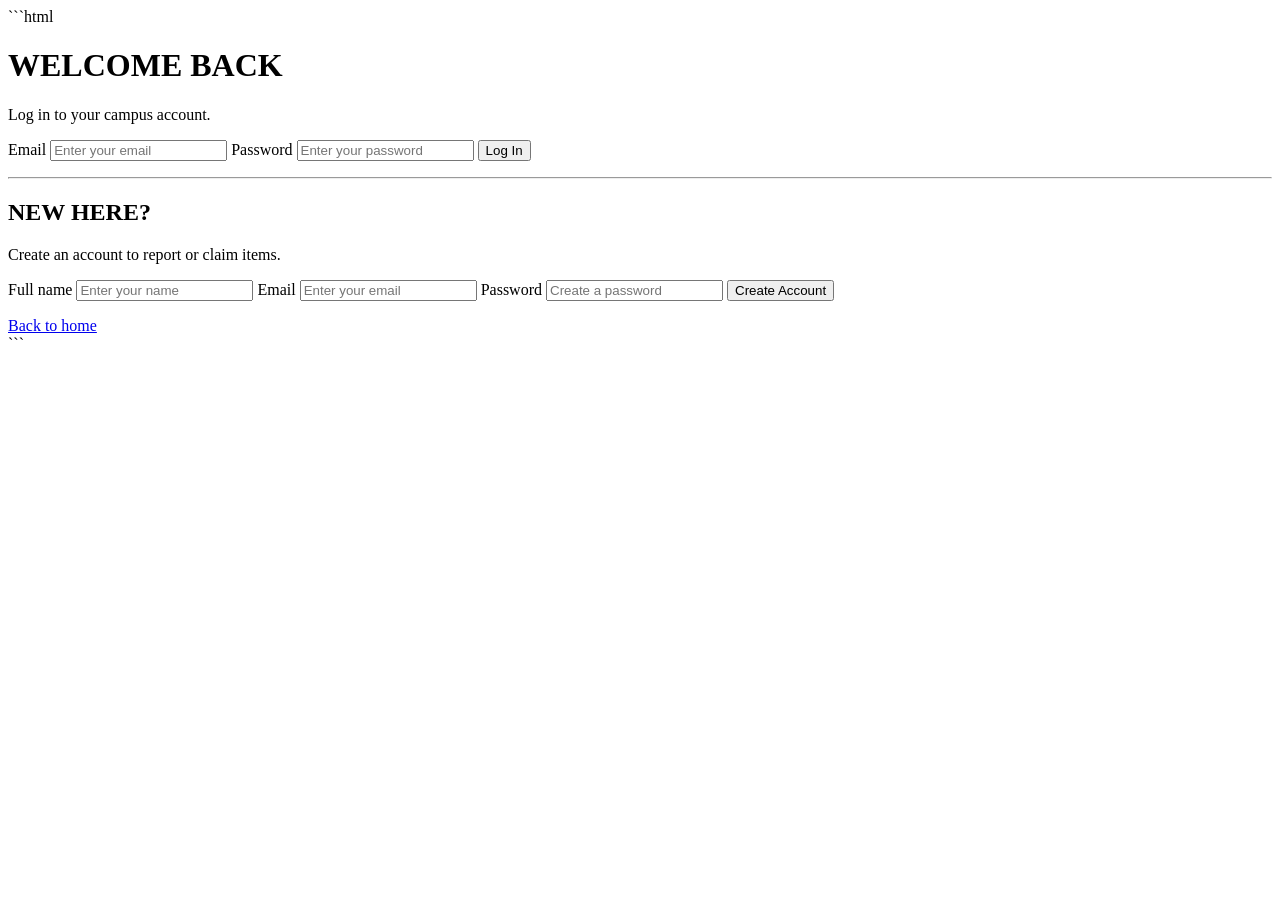
==== frontend/html/auth.html @ a412e2c5 "feta: created the login page structure" ====
```html
<!DOCTYPE html>
<html lang="en">
<head>
    <meta charset="UTF-8">
    <meta name="viewport" content="width=device-width, initial-scale=1.0">
    <title>Login | Campus Lost & Found</title>
    <link rel="stylesheet" href="../style/auth.css">
    <script src="../js/app.js" defer></script>
</head>
<body>

    <main class="auth-container">
        <h1>WELCOME BACK</h1>
        <p>Log in to your campus account.</p>

        <form id="loginForm">
            <label for="loginEmail">Email</label>
            <input
                type="email"
                id="loginEmail"
                name="email"
                placeholder="Enter your email"
                required
            >

            <label for="loginPassword">Password</label>
            <input
                type="password"
                id="loginPassword"
                name="password"
                placeholder="Enter your password"
                required
            >

            <button type="submit">Log In</button>
            <p id="loginMessage" role="status"></p>
        </form>

        <hr>

        <h2>NEW HERE?</h2>
        <p>Create an account to report or claim items.</p>

        <form id="registerForm">
            <label for="registerName">Full name</label>
            <input
                type="text"
                id="registerName"
                name="name"
                placeholder="Enter your name"
                required
            >

            <label for="registerEmail">Email</label>
            <input
                type="email"
                id="registerEmail"
                name="email"
                placeholder="Enter your email"
                required
            >

            <label for="registerPassword">Password</label>
            <input
                type="password"
                id="registerPassword"
                name="password"
                placeholder="Create a password"
                required
                minlength="8"
            >

            <button type="submit">Create Account</button>
            <p id="registerMessage" role="status"></p>
        </form>

        <a href="index.html">Back to home</a>
    </main>

</body>
</html>
```
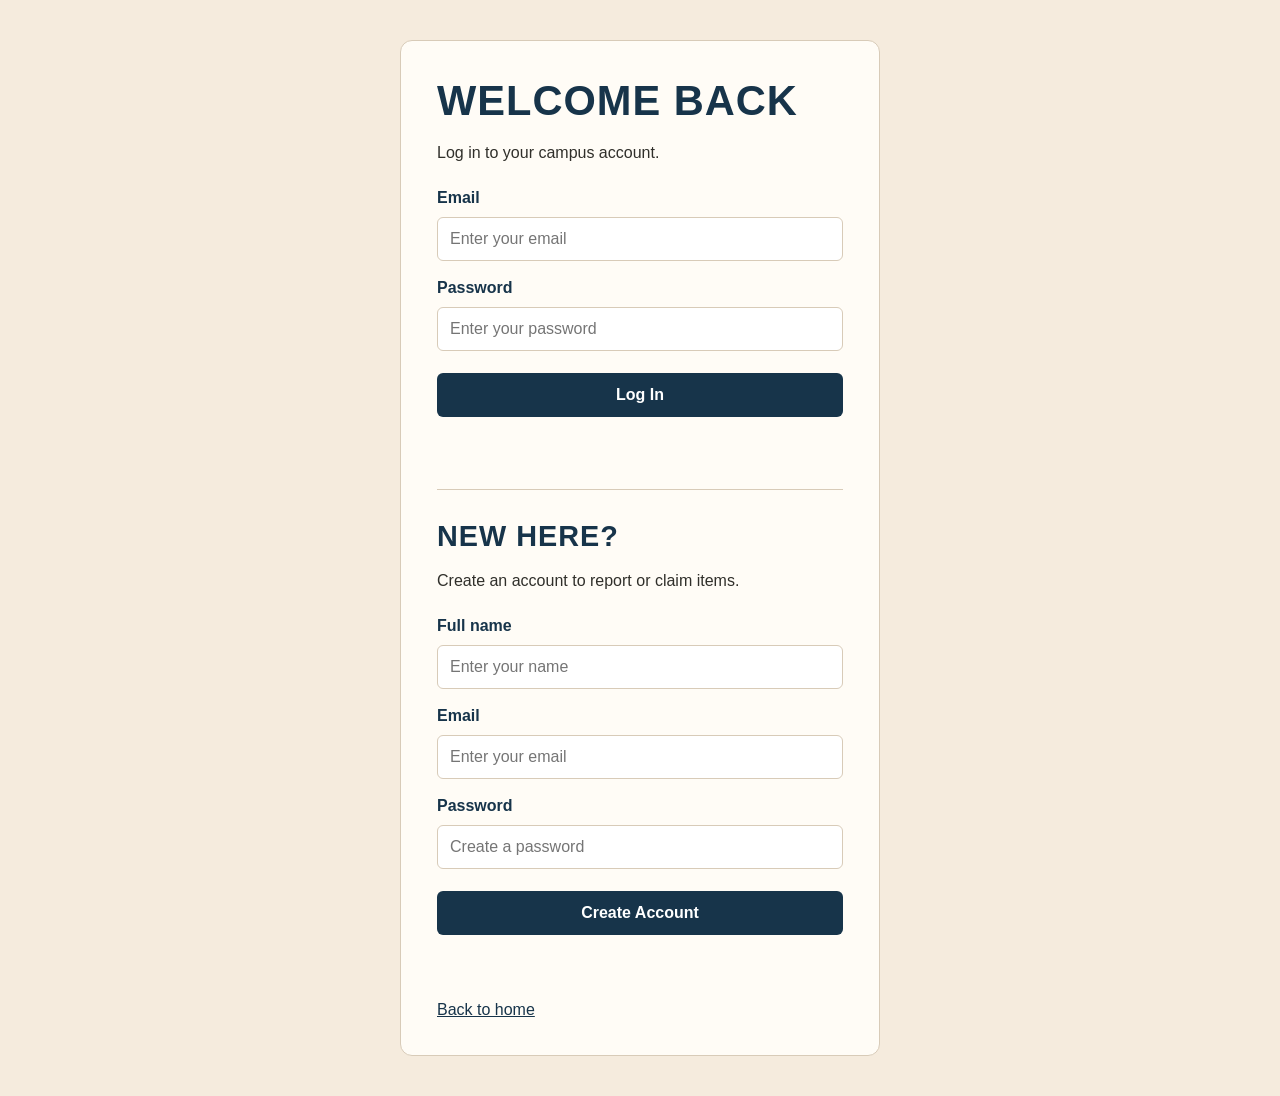
==== commit 4d4252c2: "styling for auth" ====
--- a/frontend/html/auth.html
+++ b/frontend/html/auth.html
@@ -1,4 +1,3 @@
-```html
 <!DOCTYPE html>
 <html lang="en">
 <head>
@@ -79,5 +78,4 @@
     </main>
 
 </body>
-</html>
-```+</html>
--- a/frontend/style/auth.css
+++ b/frontend/style/auth.css
@@ -0,0 +1,114 @@
+:root {
+    --cream: #F5EBDD;
+    --navy: #17344A;
+    --amber: #D99A52;
+    --sage: #A8B6A0;
+    --terracotta: #B96F59;
+    --text: #302F2A;
+    --border: #D8CBB8;
+}
+
+* {
+    box-sizing: border-box;
+}
+
+body {
+    margin: 0;
+    min-height: 100vh;
+    background: var(--cream);
+    color: var(--text);
+    font-family: "DM Sans", sans-serif;
+    padding: 40px 20px;
+}
+
+.auth-container {
+    width: 100%;
+    max-width: 480px;
+    margin: 0 auto;
+    padding: 36px;
+    background: #FFFCF6;
+    border: 1px solid var(--border);
+    border-radius: 12px;
+}
+
+.auth-container h1,
+.auth-container h2 {
+    color: var(--navy);
+    font-family: "Bebas Neue", sans-serif;
+    letter-spacing: 1px;
+}
+
+.auth-container h1 {
+    font-size: 2.6rem;
+    margin: 0 0 8px;
+}
+
+.auth-container h2 {
+    font-size: 1.8rem;
+    margin-bottom: 8px;
+}
+
+.auth-container p {
+    line-height: 1.5;
+}
+
+.auth-container form {
+    display: flex;
+    flex-direction: column;
+    gap: 10px;
+}
+
+.auth-container label {
+    color: var(--navy);
+    font-weight: 600;
+    margin-top: 8px;
+}
+
+.auth-container input {
+    width: 100%;
+    padding: 12px;
+    border: 1px solid var(--border);
+    border-radius: 6px;
+    background: #FFFFFF;
+    color: var(--text);
+    font: inherit;
+}
+
+.auth-container input:focus {
+    outline: 2px solid var(--amber);
+    border-color: var(--amber);
+}
+
+.auth-container button {
+    margin-top: 12px;
+    padding: 13px;
+    border: none;
+    border-radius: 6px;
+    background: var(--navy);
+    color: white;
+    font: inherit;
+    font-weight: 600;
+    cursor: pointer;
+}
+
+.auth-container button:hover {
+    background: #244C67;
+}
+
+.auth-container hr {
+    border: 0;
+    border-top: 1px solid var(--border);
+    margin: 30px 0;
+}
+
+.auth-container a {
+    display: inline-block;
+    margin-top: 24px;
+    color: var(--navy);
+}
+
+@media (max-width: 500px) {
+    .auth-container {
+        padding: 24px;
+    }
+}
